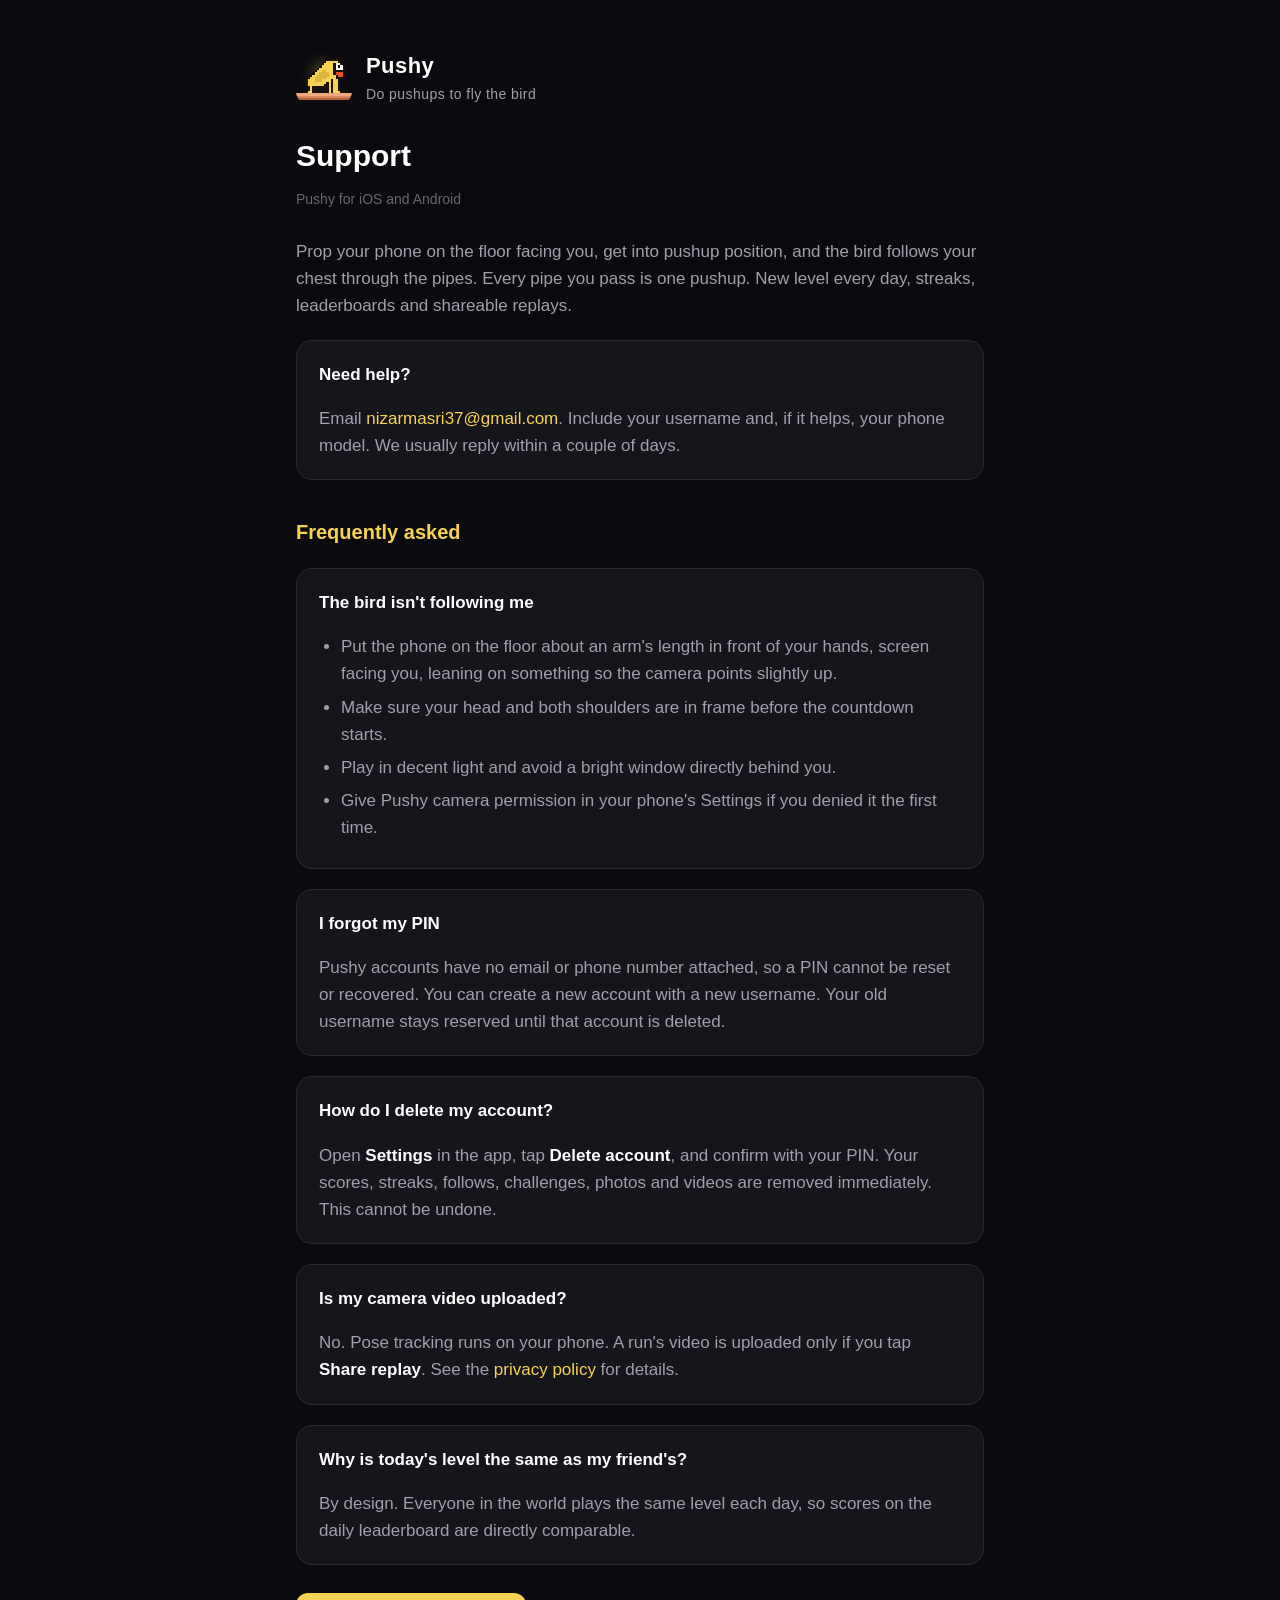
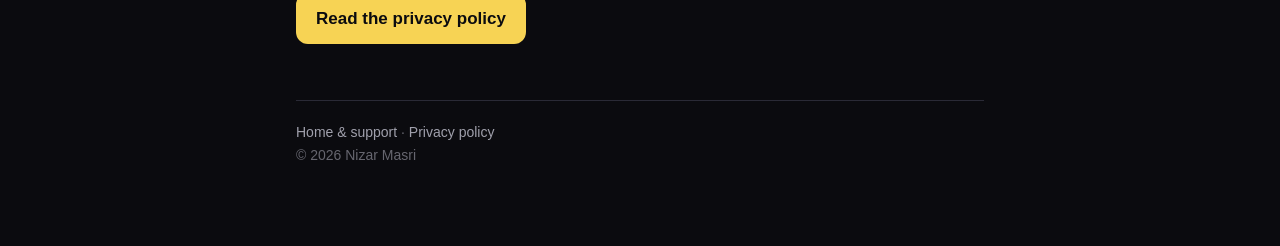
==== index.html @ ee4eb8f3 "Pushy support site and privacy policy Co-Authored-By: Claude Fable 5.1 <noreply@anthropic.com>" ====
<!DOCTYPE html>
<html lang="en">
<head>
<meta charset="utf-8">
<meta name="viewport" content="width=device-width, initial-scale=1">
<meta name="color-scheme" content="dark">
<title>Pushy Support</title>
<meta name="description" content="Pushy: do pushups to fly the bird. Support, FAQ and privacy policy.">
<link rel="icon" href="icon.png">
<link rel="stylesheet" href="style.css">
</head>
<body>
<main>
  <header>
    <img src="icon.png" alt="Pushy icon">
    <div class="brand">Pushy <span>Do pushups to fly the bird</span></div>
  </header>

  <h1>Support</h1>
  <p class="meta">Pushy for iOS and Android</p>

  <p>Prop your phone on the floor facing you, get into pushup position, and the bird follows your chest through the pipes. Every pipe you pass is one pushup. New level every day, streaks, leaderboards and shareable replays.</p>

  <div class="card">
    <h3>Need help?</h3>
    <p>Email <a href="mailto:nizarmasri37@gmail.com">nizarmasri37@gmail.com</a>. Include your username and, if it helps, your phone model. We usually reply within a couple of days.</p>
  </div>

  <h2>Frequently asked</h2>

  <div class="card">
    <h3>The bird isn't following me</h3>
    <ul>
      <li>Put the phone on the floor about an arm's length in front of your hands, screen facing you, leaning on something so the camera points slightly up.</li>
      <li>Make sure your head and both shoulders are in frame before the countdown starts.</li>
      <li>Play in decent light and avoid a bright window directly behind you.</li>
      <li>Give Pushy camera permission in your phone's Settings if you denied it the first time.</li>
    </ul>
  </div>

  <div class="card">
    <h3>I forgot my PIN</h3>
    <p>Pushy accounts have no email or phone number attached, so a PIN cannot be reset or recovered. You can create a new account with a new username. Your old username stays reserved until that account is deleted.</p>
  </div>

  <div class="card">
    <h3>How do I delete my account?</h3>
    <p>Open <strong>Settings</strong> in the app, tap <strong>Delete account</strong>, and confirm with your PIN. Your scores, streaks, follows, challenges, photos and videos are removed immediately. This cannot be undone.</p>
  </div>

  <div class="card">
    <h3>Is my camera video uploaded?</h3>
    <p>No. Pose tracking runs on your phone. A run's video is uploaded only if you tap <strong>Share replay</strong>. See the <a href="privacy.html">privacy policy</a> for details.</p>
  </div>

  <div class="card">
    <h3>Why is today's level the same as my friend's?</h3>
    <p>By design. Everyone in the world plays the same level each day, so scores on the daily leaderboard are directly comparable.</p>
  </div>

  <a class="btn" href="privacy.html">Read the privacy policy</a>

  <footer>
    <a href="index.html">Home &amp; support</a> · <a href="privacy.html">Privacy policy</a><br>
    © 2026 Nizar Masri
  </footer>
</main>
</body>
</html>
---- style.css ----
:root {
  --bg: #0B0B0F;
  --bg2: #101016;
  --card: #15151C;
  --border: #2A2A36;
  --text: #FFFFFF;
  --muted: #A0A0AC;
  --faint: #66666F;
  --accent: #F7D354;
  --copper: #D8875C;
}
* { box-sizing: border-box; }
html { -webkit-text-size-adjust: 100%; }
body {
  margin: 0;
  background: var(--bg);
  color: var(--text);
  font-family: -apple-system, BlinkMacSystemFont, "Segoe UI", Roboto, Helvetica, Arial, sans-serif;
  font-size: 17px;
  line-height: 1.6;
}
main { max-width: 720px; margin: 0 auto; padding: 48px 16px 80px; }
header { display: flex; align-items: center; gap: 14px; margin-bottom: 32px; }
header img { width: 56px; height: 56px; border-radius: 14px; image-rendering: pixelated; }
header .brand { font-weight: 800; font-size: 22px; letter-spacing: 0.02em; }
header .brand span { display: block; font-weight: 400; font-size: 14px; color: var(--muted); }
h1 { font-size: 30px; line-height: 1.2; margin: 0 0 8px; }
h2 { font-size: 20px; margin: 36px 0 10px; color: var(--accent); }
p, li { color: var(--muted); }
strong { color: var(--text); }
a { color: var(--accent); text-decoration: none; }
a:hover { text-decoration: underline; }
.meta { color: var(--faint); font-size: 14px; margin-bottom: 28px; }
.card {
  background: var(--card);
  border: 1px solid var(--border);
  border-radius: 16px;
  padding: 20px 22px;
  margin: 20px 0;
}
.card p:last-child, .card ul:last-child { margin-bottom: 0; }
.card h3 { margin: 0 0 8px; font-size: 17px; color: var(--text); }
ul { padding-left: 22px; }
li { margin: 6px 0; }
table { width: 100%; border-collapse: collapse; margin: 12px 0; font-size: 15px; }
th, td { text-align: left; padding: 10px 8px; border-bottom: 1px solid var(--border); vertical-align: top; }
th { color: var(--text); font-weight: 600; }
td { color: var(--muted); }
footer { margin-top: 56px; padding-top: 20px; border-top: 1px solid var(--border); color: var(--faint); font-size: 14px; }
footer a { color: var(--muted); }
.btn {
  display: inline-block;
  background: var(--accent);
  color: var(--bg);
  font-weight: 700;
  padding: 12px 20px;
  border-radius: 12px;
  margin-top: 8px;
}
.btn:hover { text-decoration: none; background: #E0B43A; }
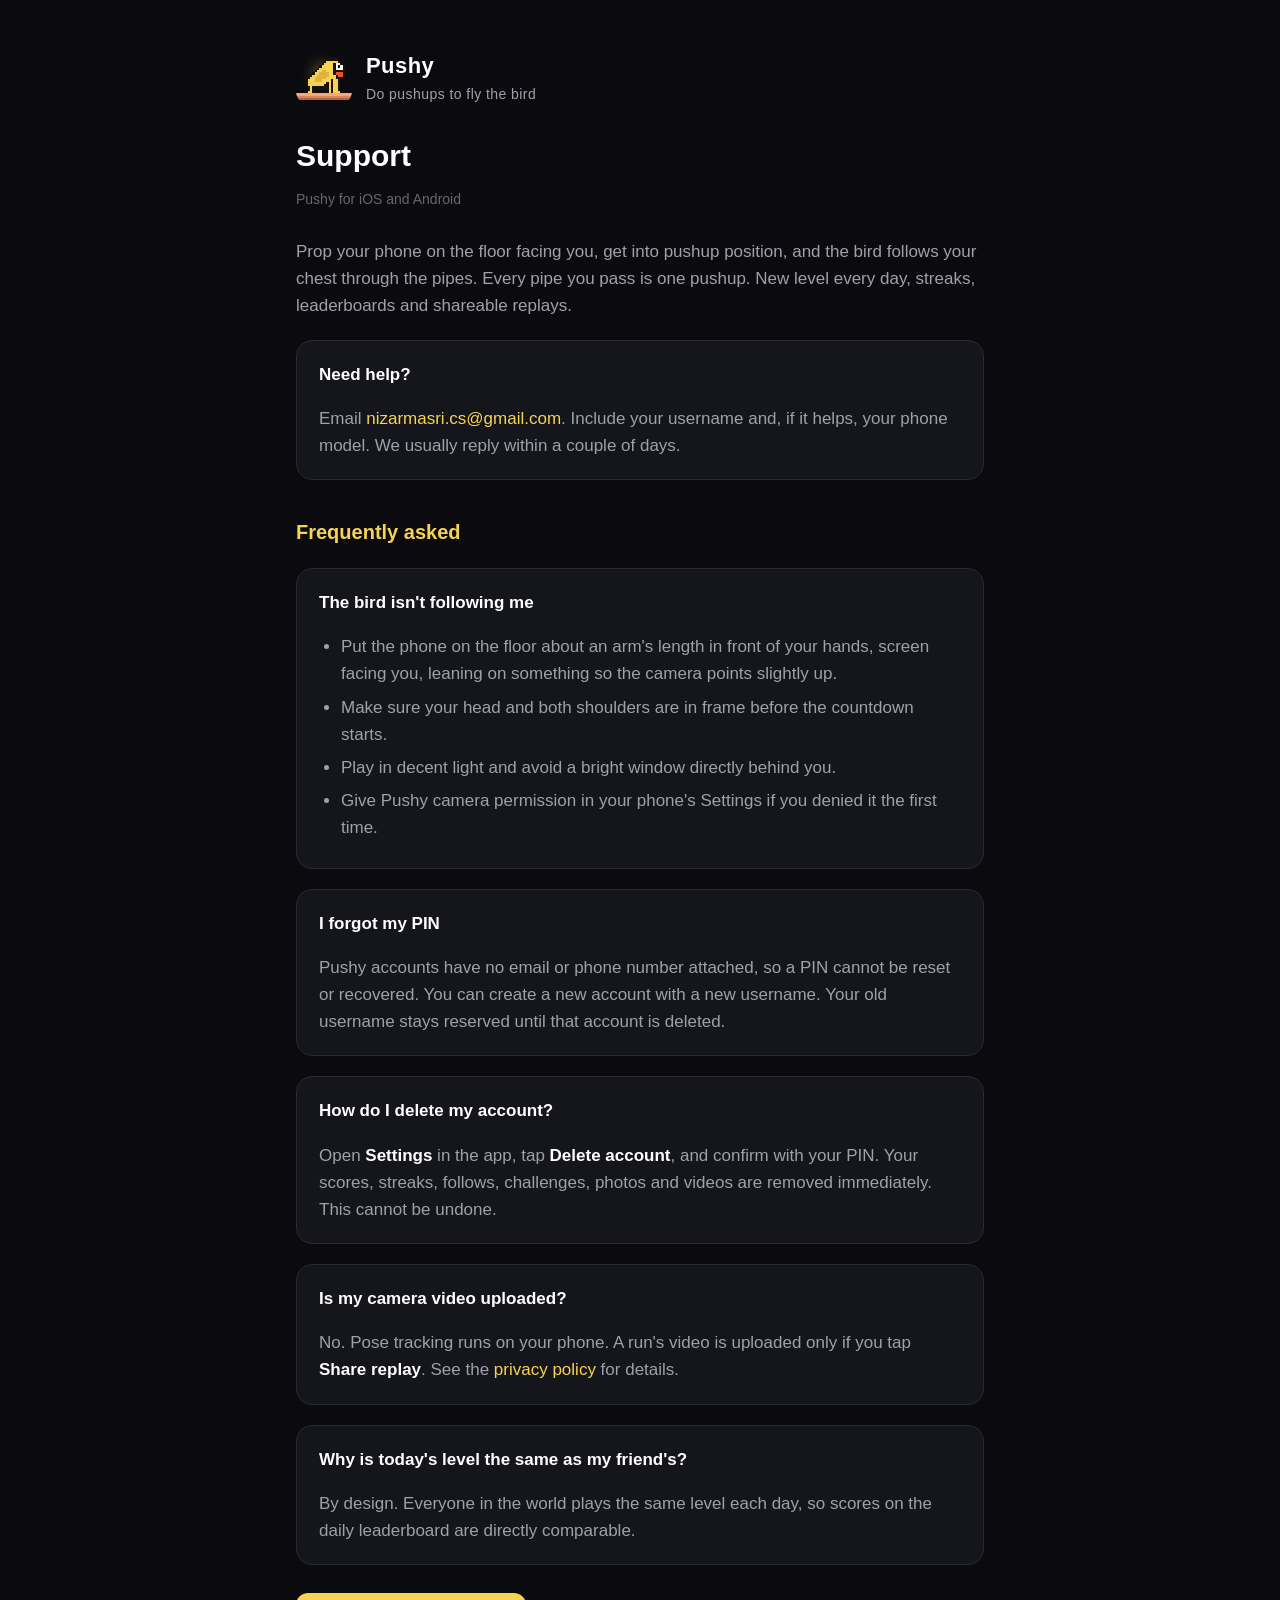
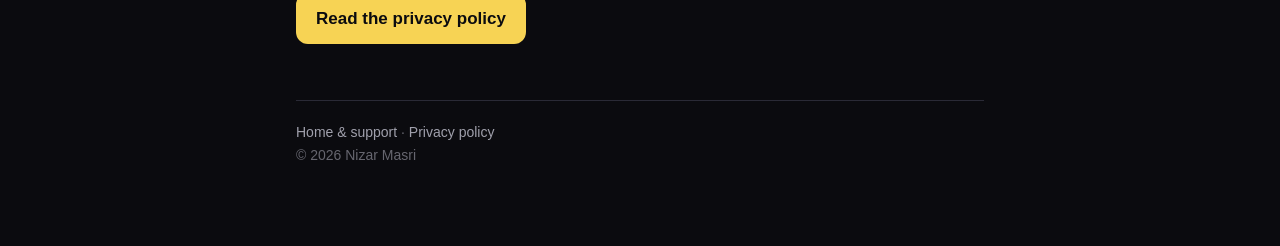
==== commit 1af913b8: "Fix contact email Co-Authored-By: Claude Fable 5.1 <noreply@anthropic.com>" ====
--- a/index.html
+++ b/index.html
@@ -23,7 +23,7 @@
 
   <div class="card">
     <h3>Need help?</h3>
-    <p>Email <a href="mailto:nizarmasri37@gmail.com">nizarmasri37@gmail.com</a>. Include your username and, if it helps, your phone model. We usually reply within a couple of days.</p>
+    <p>Email <a href="mailto:nizarmasri.cs@gmail.com">nizarmasri.cs@gmail.com</a>. Include your username and, if it helps, your phone model. We usually reply within a couple of days.</p>
   </div>
 
   <h2>Frequently asked</h2>
